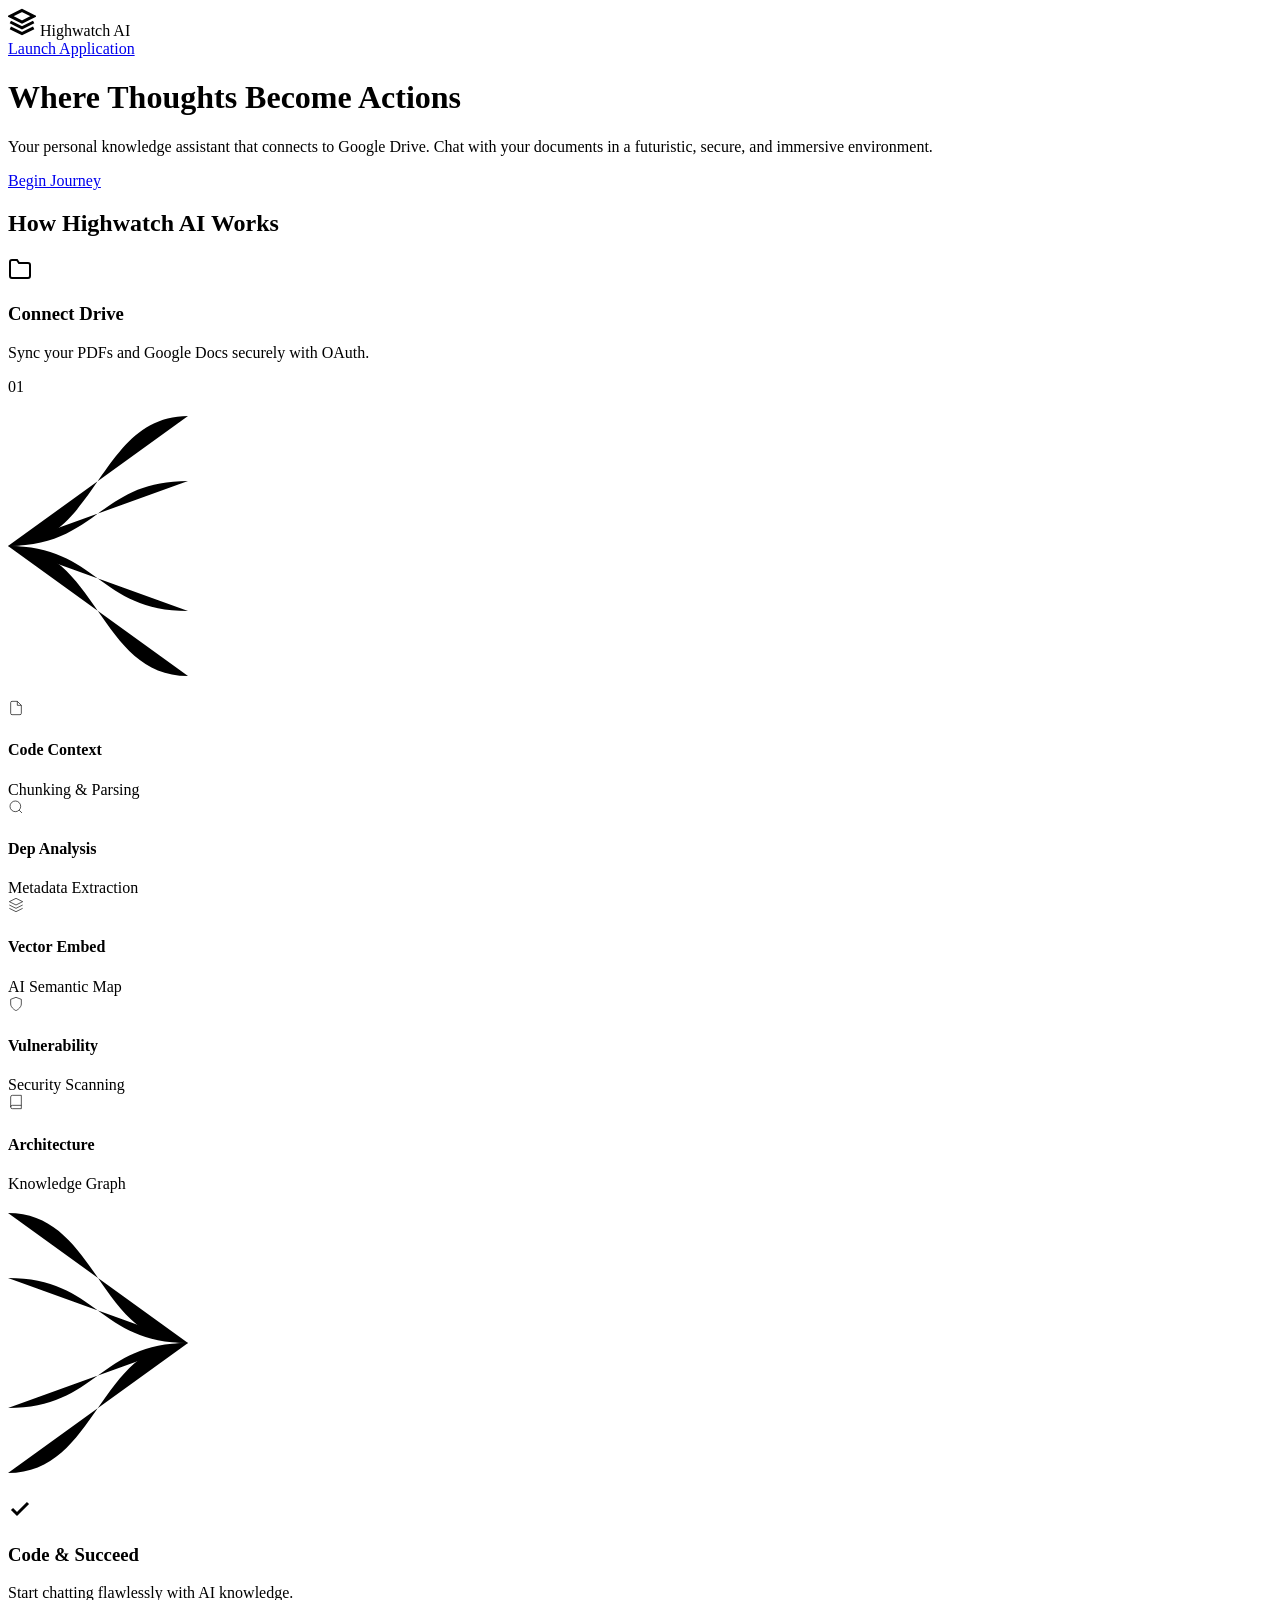
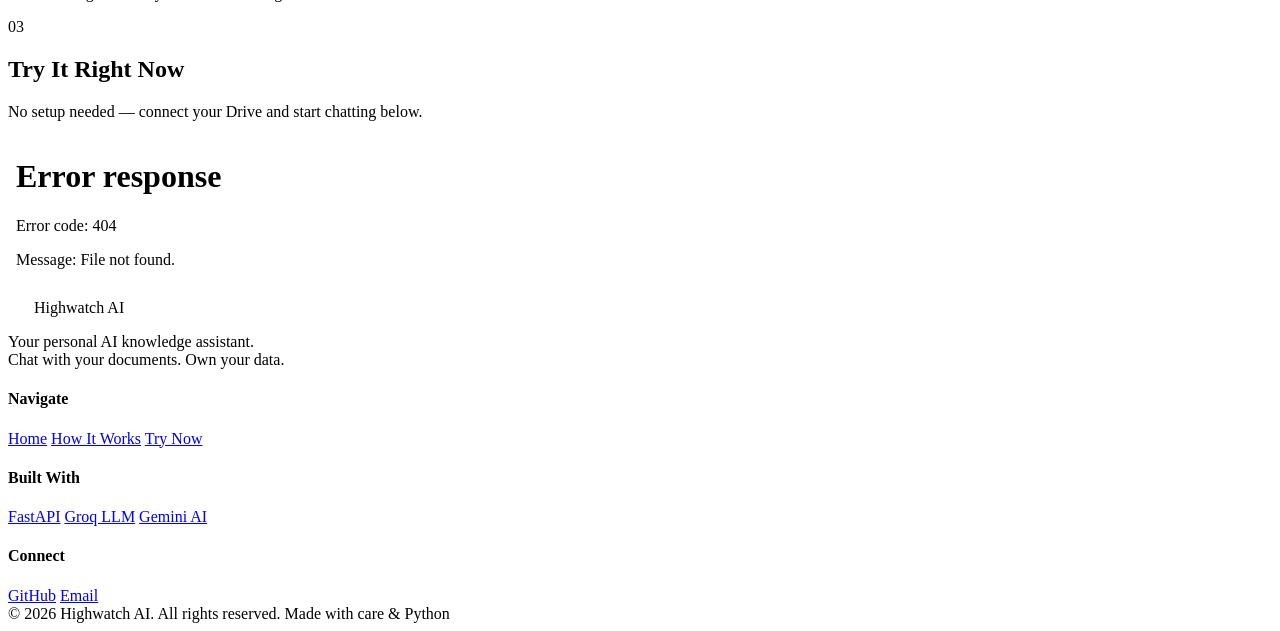
==== frontend/landing.html @ 49abb658 "feat: add premium landing page with cinematic design" ====
<!DOCTYPE html>
<html lang="en">

<head>
    <meta charset="UTF-8">
    <meta name="viewport" content="width=device-width, initial-scale=1.0">
    <title>Highwatch AI — Where Thoughts Become Actions</title>
    <link rel="preconnect" href="https://fonts.googleapis.com">
    <link rel="preconnect" href="https://fonts.gstatic.com" crossorigin>
    <link href="https://fonts.googleapis.com/css2?family=Inter:wght@400;600;700;800&display=swap" rel="stylesheet">
    <link rel="stylesheet" href="/static/landing.css">
</head>

<body>
    <div class="hero-container">
        <!-- Background Overlay -->
        <div class="hero-overlay"></div>

        <!-- Navigation -->
        <nav class="navbar">
            <div class="nav-left">
                <div class="logo">
                    <svg viewBox="0 0 24 24" width="28" height="28" fill="none" stroke="currentColor"
                        stroke-width="2.5">
                        <path d="M12 2L2 7l10 5 10-5-10-5zM2 17l10 5 10-5M2 12l10 5 10-5" />
                    </svg>
                    <span>Highwatch AI</span>
                </div>
            </div>
            <div class="nav-right">
                <a href="#app-section" class="btn-primary">Launch Application</a>
            </div>
        </nav>

        <!-- Hero Content (Left Aligned) -->
        <div class="hero-content">
            <h1 class="headline">Where Thoughts Become Actions</h1>
            <p class="subheading">Your personal knowledge assistant that connects to Google Drive. Chat with your
                documents in a futuristic, secure, and immersive environment.</p>
            <div class="hero-cta">
                <a href="#app-section" class="btn-journey">Begin Journey</a>
            </div>
        </div>
    </div>

    <!-- How It Works Section -->
    <section id="workflow" class="workflow-section">
        <div class="section-container">
            <h2 class="section-title">How Highwatch AI Works</h2>

            <div class="workflow-diagram">
                <!-- Step 1: Connect -->
                <div class="workflow-node start-node">
                    <div class="node-icon">
                        <svg viewBox="0 0 24 24" width="24" height="24" fill="none" stroke="currentColor"
                            stroke-width="2">
                            <path d="M22 19a2 2 0 0 1-2 2H4a2 2 0 0 1-2-2V5a2 2 0 0 1 2-2h5l2 3h9a2 2 0 0 1 2 2z">
                            </path>
                        </svg>
                    </div>
                    <div class="node-content">
                        <h3>Connect Drive</h3>
                        <p>Sync your PDFs and Google Docs securely with OAuth.</p>
                    </div>
                    <div class="node-number">01</div>
                </div>

                <!-- Connectors (Lines) -->
                <div class="connectors">
                    <svg width="180" height="300" viewBox="0 0 180 300" class="path-svg">
                        <path d="M0,150 C90,150 90,20 180,20" class="glow-path" />
                        <path d="M0,150 C90,150 90,85 180,85" class="glow-path" />
                        <path d="M0,150 C90,150 90,150 180,150" class="glow-path" />
                        <path d="M0,150 C90,150 90,215 180,215" class="glow-path" />
                        <path d="M0,150 C90,150 90,280 180,280" class="glow-path" />
                    </svg>
                </div>

                <!-- Step 2: Processing (Center Stack) -->
                <div class="processing-stack">
                    <div class="workflow-node mini-node">
                        <svg viewBox="0 0 24 24" width="16" height="16" stroke="currentColor" fill="none">
                            <path d="M14 2H6a2 2 0 0 0-2 2v16a2 2 0 0 0 2 2h12a2 2 0 0 0 2-2V8z"></path>
                            <polyline points="14 2 14 8 20 8"></polyline>
                        </svg>
                        <div>
                            <h4>Code Context</h4>
                            <span>Chunking & Parsing</span>
                        </div>
                    </div>
                    <div class="workflow-node mini-node">
                        <svg viewBox="0 0 24 24" width="16" height="16" stroke="currentColor" fill="none">
                            <circle cx="11" cy="11" r="8"></circle>
                            <line x1="21" y1="21" x2="16.65" y2="16.65"></line>
                        </svg>
                        <div>
                            <h4>Dep Analysis</h4>
                            <span>Metadata Extraction</span>
                        </div>
                    </div>
                    <div class="workflow-node mini-node">
                        <svg viewBox="0 0 24 24" width="16" height="16" stroke="currentColor" fill="none">
                            <polygon points="12 2 2 7 12 12 22 7 12 2"></polygon>
                            <polyline points="2 17 12 22 22 17"></polyline>
                            <polyline points="2 12 12 17 22 12"></polyline>
                        </svg>
                        <div>
                            <h4>Vector Embed</h4>
                            <span>AI Semantic Map</span>
                        </div>
                    </div>
                    <div class="workflow-node mini-node">
                        <svg viewBox="0 0 24 24" width="16" height="16" stroke="currentColor" fill="none">
                            <path d="M12 22s8-4 8-10V5l-8-3-8 3v7c0 6 8 10 8 10z"></path>
                        </svg>
                        <div>
                            <h4>Vulnerability</h4>
                            <span>Security Scanning</span>
                        </div>
                    </div>
                    <div class="workflow-node mini-node">
                        <svg viewBox="0 0 24 24" width="16" height="16" stroke="currentColor" fill="none">
                            <path d="M4 19.5A2.5 2.5 0 0 1 6.5 17H20"></path>
                            <path d="M6.5 2H20v20H6.5A2.5 2.5 0 0 1 4 19.5v-15A2.5 2.5 0 0 1 6.5 2z"></path>
                        </svg>
                        <div>
                            <h4>Architecture</h4>
                            <span>Knowledge Graph</span>
                        </div>
                    </div>
                </div>

                <!-- Connectors 2 -->
                <div class="connectors">
                    <svg width="180" height="300" viewBox="0 0 180 300" class="path-svg">
                        <path d="M180,150 C90,150 90,20 0,20" class="glow-path" />
                        <path d="M180,150 C90,150 90,85 0,85" class="glow-path" />
                        <path d="M180,150 C90,150 90,150 0,150" class="glow-path" />
                        <path d="M180,150 C90,150 90,215 0,215" class="glow-path" />
                        <path d="M180,150 C90,150 90,280 0,280" class="glow-path" />
                    </svg>
                </div>

                <!-- Step 3: Result -->
                <div class="workflow-node end-node">
                    <div class="node-icon success">
                        <svg viewBox="0 0 24 24" width="24" height="24" fill="none" stroke="currentColor"
                            stroke-width="3">
                            <polyline points="20 6 9 17 4 12"></polyline>
                        </svg>
                    </div>
                    <div class="node-content">
                        <h3>Code & Succeed</h3>
                        <p>Start chatting flawlessly with AI knowledge.</p>
                    </div>
                    <div class="node-number">03</div>
                </div>
            </div>
        </div>
    </section>

    <!-- Live App Section -->
    <section id="app-section" class="app-live-section">
        <div class="section-container">
            <h2 class="section-title">Try It Right Now</h2>
            <p class="section-subtitle">No setup needed — connect your Drive and start chatting below.</p>
        </div>
        <div class="app-iframe-wrapper">
            <iframe src="/app" class="app-iframe" title="Highwatch AI Application" frameborder="0" allowfullscreen></iframe>
        </div>
    </section>

    <!-- Footer -->
    <footer class="site-footer">
        <div class="footer-inner">
            <!-- Brand -->
            <div class="footer-brand">
                <div class="footer-logo">
                    <svg viewBox="0 0 24 24" width="22" height="22" fill="none" stroke="var(--primary)" stroke-width="2.5">
                        <path d="M12 2L2 7l10 5 10-5-10-5zM2 17l10 5 10-5M2 12l10 5 10-5"/>
                    </svg>
                    <span>Highwatch AI</span>
                </div>
                <p>Your personal AI knowledge assistant.<br>Chat with your documents. Own your data.</p>
            </div>

            <!-- Quick Links -->
            <div class="footer-links">
                <h4>Navigate</h4>
                <a href="#">Home</a>
                <a href="#workflow">How It Works</a>
                <a href="#app-section">Try Now</a>
            </div>

            <!-- Stack -->
            <div class="footer-links">
                <h4>Built With</h4>
                <a href="https://fastapi.tiangolo.com" target="_blank">FastAPI</a>
                <a href="https://groq.com" target="_blank">Groq LLM</a>
                <a href="https://ai.google.dev" target="_blank">Gemini AI</a>
            </div>

            <!-- Contact -->
            <div class="footer-links">
                <h4>Connect</h4>
                <a href="https://github.com" target="_blank">GitHub</a>
                <a href="mailto:hello@highwatch.ai">Email</a>
            </div>
        </div>

        <div class="footer-bottom">
            <span>© 2026 Highwatch AI. All rights reserved.</span>
            <span class="footer-badge">Made with care &amp; Python</span>
        </div>
    </footer>

    <!-- Scripts -->
    <script src="/static/script.js"></script>

</body>

</html>
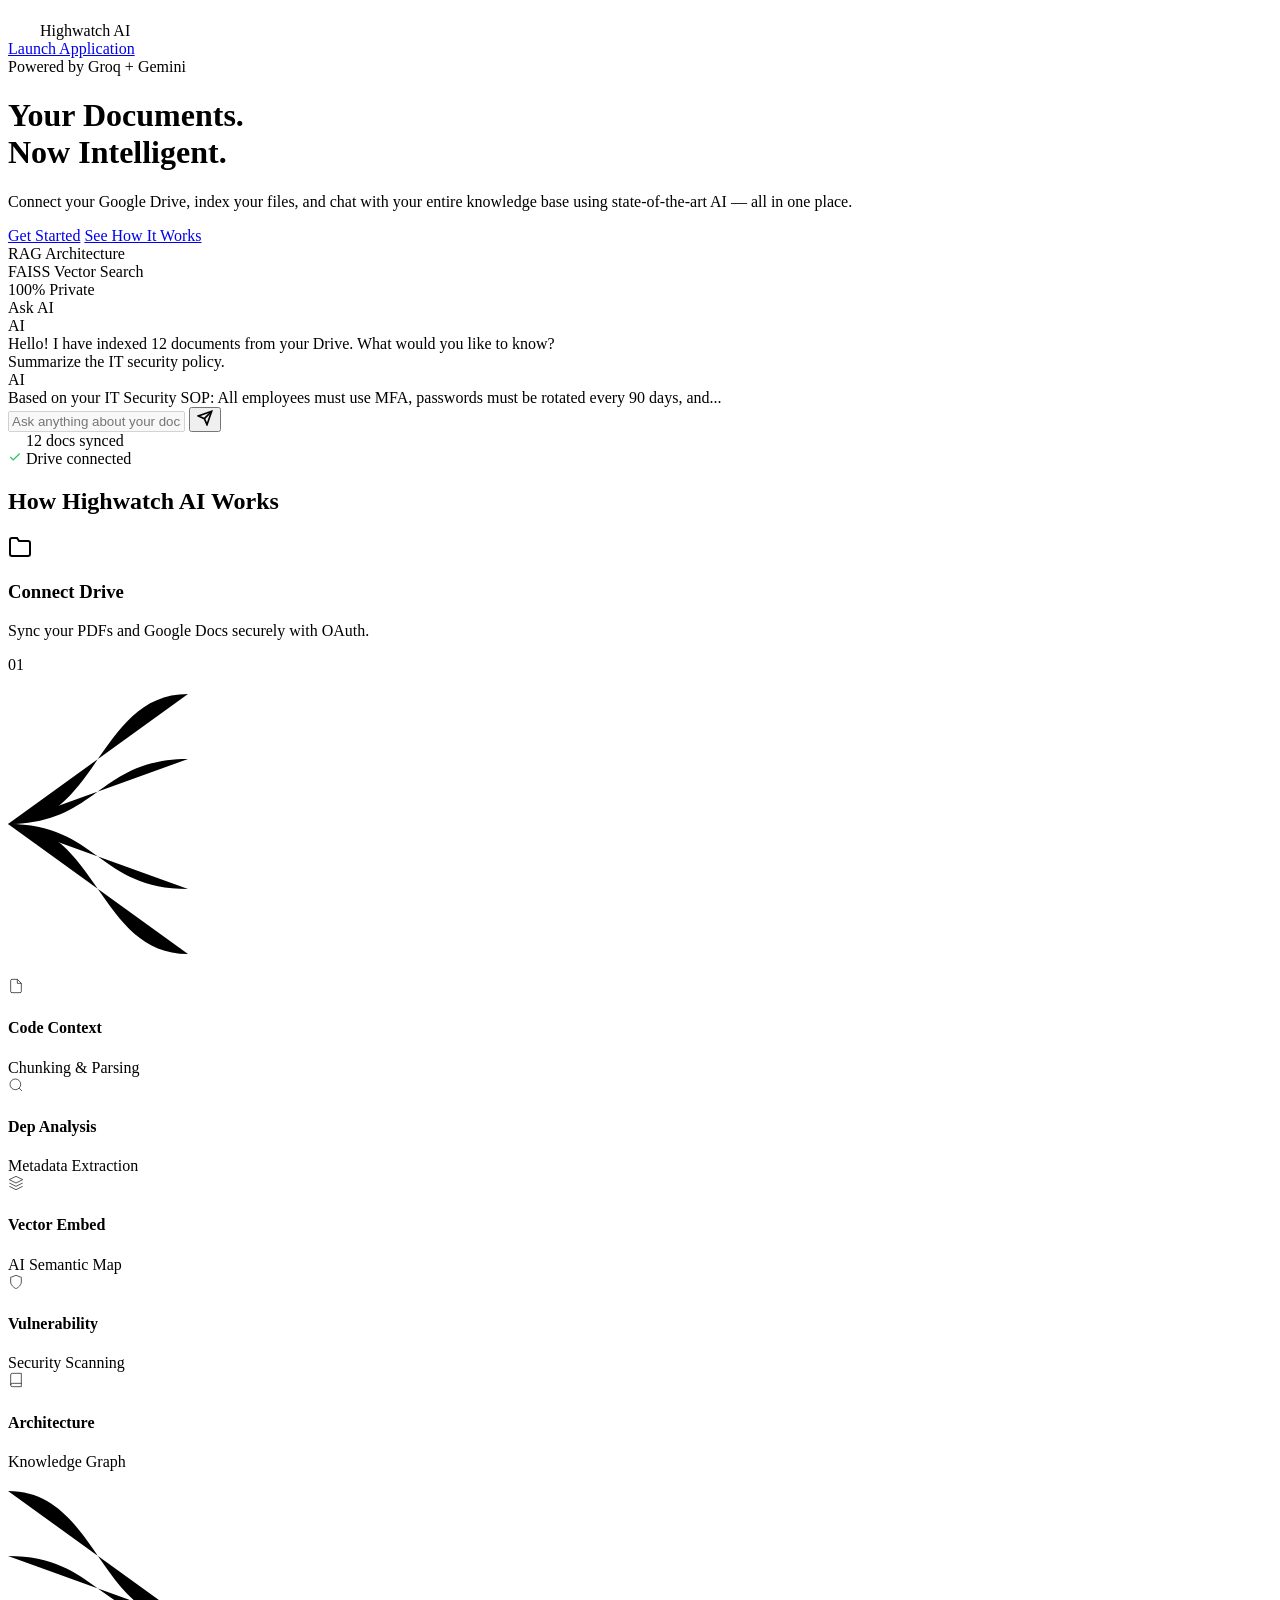
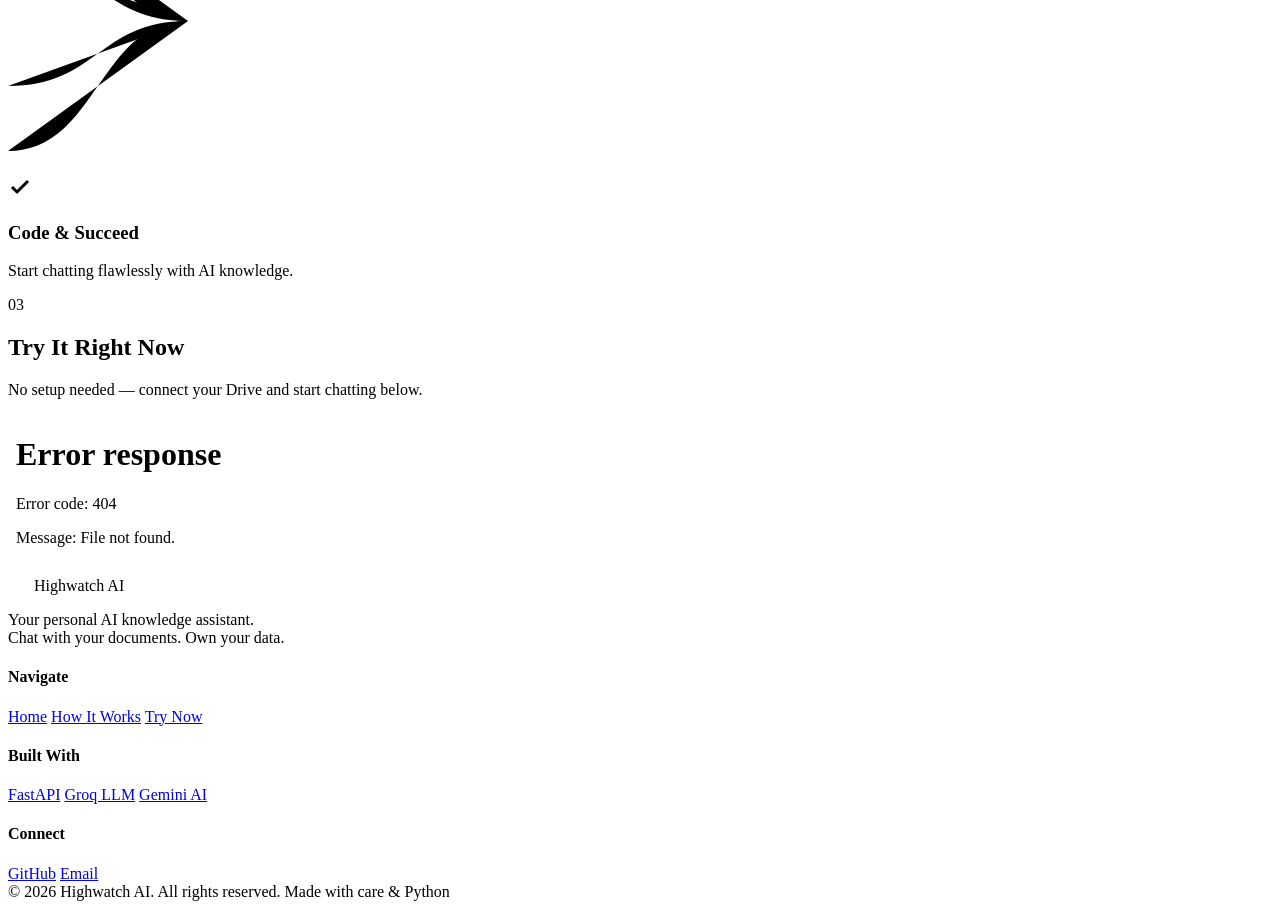
==== commit e2b691bc: "feat: add premium landing page with cinematic design" ====
--- a/frontend/landing.html
+++ b/frontend/landing.html
@@ -13,15 +13,16 @@
 
 <body>
     <div class="hero-container">
-        <!-- Background Overlay -->
-        <div class="hero-overlay"></div>
+        <!-- Animated Background -->
+        <div class="hero-grid-bg"></div>
+        <div class="hero-glow-orb orb-1"></div>
+        <div class="hero-glow-orb orb-2"></div>
 
         <!-- Navigation -->
         <nav class="navbar">
             <div class="nav-left">
                 <div class="logo">
-                    <svg viewBox="0 0 24 24" width="28" height="28" fill="none" stroke="currentColor"
-                        stroke-width="2.5">
+                    <svg viewBox="0 0 24 24" width="28" height="28" fill="none" stroke="var(--primary)" stroke-width="2.5">
                         <path d="M12 2L2 7l10 5 10-5-10-5zM2 17l10 5 10-5M2 12l10 5 10-5" />
                     </svg>
                     <span>Highwatch AI</span>
@@ -32,13 +33,78 @@
             </div>
         </nav>
 
-        <!-- Hero Content (Left Aligned) -->
-        <div class="hero-content">
-            <h1 class="headline">Where Thoughts Become Actions</h1>
-            <p class="subheading">Your personal knowledge assistant that connects to Google Drive. Chat with your
-                documents in a futuristic, secure, and immersive environment.</p>
-            <div class="hero-cta">
-                <a href="#app-section" class="btn-journey">Begin Journey</a>
+        <!-- Hero 2-Column Layout -->
+        <div class="hero-body">
+            <!-- Left: Text -->
+            <div class="hero-content">
+                <div class="hero-badge">Powered by Groq + Gemini</div>
+                <h1 class="headline">
+                    Your Documents.<br>
+                    <span class="headline-accent">Now Intelligent.</span>
+                </h1>
+                <p class="subheading">Connect your Google Drive, index your files, and chat with your entire knowledge base using state-of-the-art AI — all in one place.</p>
+                <div class="hero-cta">
+                    <a href="#app-section" class="btn-journey">Get Started</a>
+                    <a href="#workflow" class="btn-ghost">See How It Works</a>
+                </div>
+                <!-- Floating stat pills -->
+                <div class="hero-stats">
+                    <div class="stat-pill">
+                        <span class="stat-dot"></span>
+                        RAG Architecture
+                    </div>
+                    <div class="stat-pill">
+                        <span class="stat-dot"></span>
+                        FAISS Vector Search
+                    </div>
+                    <div class="stat-pill">
+                        <span class="stat-dot"></span>
+                        100% Private
+                    </div>
+                </div>
+            </div>
+
+            <!-- Right: Visual Card Mock -->
+            <div class="hero-visual">
+                <div class="visual-card">
+                    <div class="visual-card-header">
+                        <div class="vc-dot red"></div>
+                        <div class="vc-dot yellow"></div>
+                        <div class="vc-dot green"></div>
+                        <span class="vc-title">Ask AI</span>
+                    </div>
+                    <div class="visual-chat">
+                        <div class="vc-msg assistant">
+                            <div class="vc-avatar">AI</div>
+                            <div class="vc-bubble">Hello! I have indexed 12 documents from your Drive. What would you like to know?</div>
+                        </div>
+                        <div class="vc-msg user">
+                            <div class="vc-bubble user-bubble">Summarize the IT security policy.</div>
+                        </div>
+                        <div class="vc-msg assistant">
+                            <div class="vc-avatar">AI</div>
+                            <div class="vc-bubble">Based on your IT Security SOP: All employees must use MFA, passwords must be rotated every 90 days, and...</div>
+                        </div>
+                        <div class="vc-typing">
+                            <span></span><span></span><span></span>
+                        </div>
+                    </div>
+                    <div class="visual-input">
+                        <input type="text" placeholder="Ask anything about your docs..." disabled>
+                        <button>
+                            <svg viewBox="0 0 24 24" width="16" height="16" fill="none" stroke="currentColor" stroke-width="2.5"><line x1="22" y1="2" x2="11" y2="13"></line><polygon points="22 2 15 22 11 13 2 9 22 2"></polygon></svg>
+                        </button>
+                    </div>
+                </div>
+                <!-- Floating badge -->
+                <div class="floating-badge badge-top">
+                    <svg viewBox="0 0 24 24" width="14" height="14" fill="none" stroke="var(--primary)" stroke-width="2"><polyline points="23 4 23 10 17 10"></polyline><path d="M20.49 15a9 9 0 1 1-2.12-9.36L23 10"></path></svg>
+                    12 docs synced
+                </div>
+                <div class="floating-badge badge-bottom">
+                    <svg viewBox="0 0 24 24" width="14" height="14" fill="none" stroke="#22c55e" stroke-width="2"><polyline points="20 6 9 17 4 12"></polyline></svg>
+                    Drive connected
+                </div>
             </div>
         </div>
     </div>
